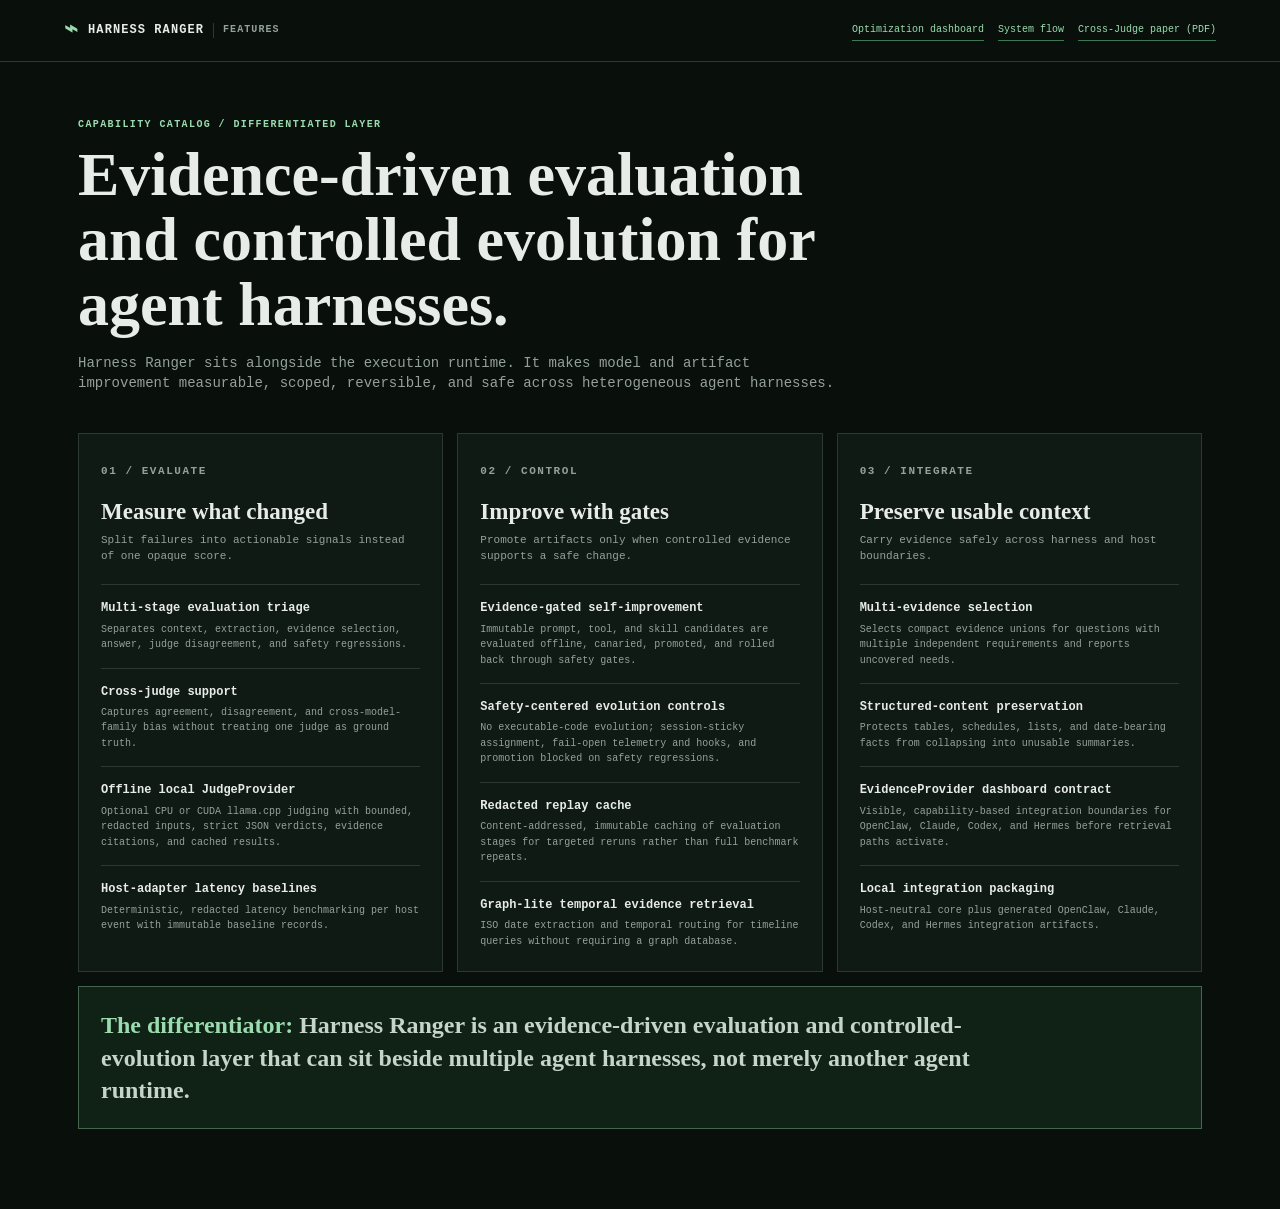
==== features.html @ ebf95c61 "Refine flow and add feature catalog" ====
<!doctype html>
<html lang="en">
  <head>
    <meta charset="utf-8" />
    <meta name="viewport" content="width=device-width, initial-scale=1" />
    <meta name="robots" content="noindex" />
    <title>Harness Ranger - Features</title>
    <link rel="stylesheet" href="styles.css" />
    <link rel="stylesheet" href="iteration.css" />
    <style>
      .features-page{max-width:1180px;margin:0 auto;padding:56px 28px 80px}.features-page h1{font:600 clamp(34px,5vw,62px)/1.05 Georgia,serif;margin:0;max-width:840px}.features-intro{max-width:770px;color:var(--muted);margin:16px 0 40px}.feature-groups{display:grid;grid-template-columns:repeat(3,1fr);gap:14px}.feature-group{border:1px solid var(--line);background:var(--panel);padding:22px}.feature-group h2{font:600 23px Georgia,serif;margin:0}.feature-group>p{font-size:11px;color:var(--muted);margin:8px 0 19px}.capability{border-top:1px solid var(--line);padding:15px 0}.capability:last-child{padding-bottom:0}.capability strong{display:block;color:var(--ink);font-size:12px}.capability span{display:block;color:var(--muted);font-size:10px;line-height:1.55;margin-top:4px}.feature-callout{margin-top:14px;border:1px solid #46644e;background:#102116;padding:22px}.feature-callout p{max-width:920px;color:#c6d5ca;margin:0;font:600 clamp(17px,2vw,24px)/1.35 Georgia,serif}.feature-callout strong{color:var(--green)}@media(max-width:900px){.feature-groups{grid-template-columns:1fr}.features-page{padding-top:40px}}
    </style>
  </head>
  <body>
    <header class="top"><div class="brand"><span class="mark">⌁</span> HARNESS RANGER <em>FEATURES</em></div><nav class="top-links" aria-label="Demo resources"><a href="index.html">Optimization dashboard</a><a href="flow.html">System flow</a><a href="docs/cross-judge-validation-and-multi-track-iteration.pdf" target="_blank">Cross-Judge paper (PDF)</a></nav></header>
    <main class="features-page"><p class="eyebrow">CAPABILITY CATALOG / DIFFERENTIATED LAYER</p><h1>Evidence-driven evaluation and controlled evolution for agent harnesses.</h1><p class="features-intro">Harness Ranger sits alongside the execution runtime. It makes model and artifact improvement measurable, scoped, reversible, and safe across heterogeneous agent harnesses.</p><section class="feature-groups"><article class="feature-group"><p class="eyebrow">01 / EVALUATE</p><h2>Measure what changed</h2><p>Split failures into actionable signals instead of one opaque score.</p><div class="capability"><strong>Multi-stage evaluation triage</strong><span>Separates context, extraction, evidence selection, answer, judge disagreement, and safety regressions.</span></div><div class="capability"><strong>Cross-judge support</strong><span>Captures agreement, disagreement, and cross-model-family bias without treating one judge as ground truth.</span></div><div class="capability"><strong>Offline local JudgeProvider</strong><span>Optional CPU or CUDA llama.cpp judging with bounded, redacted inputs, strict JSON verdicts, evidence citations, and cached results.</span></div><div class="capability"><strong>Host-adapter latency baselines</strong><span>Deterministic, redacted latency benchmarking per host event with immutable baseline records.</span></div></article><article class="feature-group"><p class="eyebrow">02 / CONTROL</p><h2>Improve with gates</h2><p>Promote artifacts only when controlled evidence supports a safe change.</p><div class="capability"><strong>Evidence-gated self-improvement</strong><span>Immutable prompt, tool, and skill candidates are evaluated offline, canaried, promoted, and rolled back through safety gates.</span></div><div class="capability"><strong>Safety-centered evolution controls</strong><span>No executable-code evolution; session-sticky assignment, fail-open telemetry and hooks, and promotion blocked on safety regressions.</span></div><div class="capability"><strong>Redacted replay cache</strong><span>Content-addressed, immutable caching of evaluation stages for targeted reruns rather than full benchmark repeats.</span></div><div class="capability"><strong>Graph-lite temporal evidence retrieval</strong><span>ISO date extraction and temporal routing for timeline queries without requiring a graph database.</span></div></article><article class="feature-group"><p class="eyebrow">03 / INTEGRATE</p><h2>Preserve usable context</h2><p>Carry evidence safely across harness and host boundaries.</p><div class="capability"><strong>Multi-evidence selection</strong><span>Selects compact evidence unions for questions with multiple independent requirements and reports uncovered needs.</span></div><div class="capability"><strong>Structured-content preservation</strong><span>Protects tables, schedules, lists, and date-bearing facts from collapsing into unusable summaries.</span></div><div class="capability"><strong>EvidenceProvider dashboard contract</strong><span>Visible, capability-based integration boundaries for OpenClaw, Claude, Codex, and Hermes before retrieval paths activate.</span></div><div class="capability"><strong>Local integration packaging</strong><span>Host-neutral core plus generated OpenClaw, Claude, Codex, and Hermes integration artifacts.</span></div></article></section><aside class="feature-callout"><p><strong>The differentiator:</strong> Harness Ranger is an evidence-driven evaluation and controlled-evolution layer that can sit beside multiple agent harnesses, not merely another agent runtime.</p></aside></main>
  </body>
</html>
---- styles.css ----
:root{--bg:#09100c;--panel:#101a14;--panel2:#132219;--line:#2c3931;--ink:#e8ece8;--muted:#95a198;--green:#9bdbaf;--amber:#e7b76c;--blue:#9bcde3;--red:#ee9b8d}*{box-sizing:border-box}body{margin:0;background:var(--bg);color:var(--ink);font:14px/1.45 ui-monospace,SFMono-Regular,Menlo,Consolas,monospace}button,input,select{font:inherit}button{cursor:pointer}.top{height:62px;padding:0 clamp(20px,5vw,74px);border-bottom:1px solid var(--line);display:flex;align-items:center;justify-content:space-between}.brand{letter-spacing:.09em;font-size:12px;font-weight:800;display:flex;align-items:center;gap:9px}.mark{color:var(--green);font-size:23px}.brand em{font-style:normal;color:var(--muted);font-size:10px;padding-left:9px;border-left:1px solid var(--line)}.mode{color:var(--amber);font-size:10px;border:1px solid #775d30;padding:4px 7px}.hero{padding:51px clamp(20px,5vw,74px) 33px;display:flex;justify-content:space-between;align-items:end;gap:26px;border-bottom:1px solid var(--line)}.eyebrow{margin:0 0 9px;color:var(--green);font-size:10px;font-weight:800;letter-spacing:.14em}.hero h1,.detail h2,.dialog h2{font:600 clamp(32px,4vw,54px)/1.05 Georgia,serif;margin:0}.hero p:last-child{max-width:690px;color:var(--muted);margin:13px 0 0}.primary,.secondary{background:var(--green);border:1px solid var(--green);color:#0a140d;padding:11px 15px;font-weight:800;white-space:nowrap}.secondary{background:transparent;color:var(--green)}.metrics{display:grid;grid-template-columns:repeat(4,1fr);gap:1px;background:var(--line);padding:20px clamp(20px,5vw,74px)}.metric{background:#0e1611;padding:17px 19px}.metric p,.metric small{margin:0;color:var(--muted);font-size:11px}.metric strong{display:block;font-size:30px;line-height:1.1;margin:8px 0 5px}.metric.green strong{color:var(--green)}.metric.amber strong{color:var(--amber)}.metric.blue strong{color:var(--blue)}.workspace{display:grid;grid-template-columns:minmax(300px,.72fr) minmax(0,1.85fr);min-height:600px}.inventory{border-right:1px solid var(--line);padding:24px 17px}.head{display:flex;justify-content:space-between;align-items:start;gap:12px}.head h2{font:600 21px Georgia,serif;margin:0}.head span{font-size:11px;color:var(--muted)}.search{width:100%;margin:20px 0 13px;background:transparent;border:1px solid var(--line);padding:10px;color:var(--ink)}.filters{display:flex;gap:5px;border-bottom:1px solid var(--line);padding-bottom:13px}.filters button{border:0;background:transparent;color:var(--muted);padding:5px 8px;font-size:11px}.filters button.on{background:#193524;color:var(--green)}.list{margin-top:10px}.harness{width:100%;background:transparent;border:1px solid transparent;text-align:left;color:var(--ink);padding:14px 9px;display:flex;align-items:center;gap:10px}.harness:hover,.harness.on{background:var(--panel2);border-color:#31513c}.harness strong,.harness small{display:block}.harness strong{font-size:12px}.harness small{color:var(--muted);font-size:10px;margin-top:3px}.harness .copy{flex:1}.chev{color:var(--muted);font-size:20px}.status{width:8px;height:8px;border-radius:999px;background:var(--muted);display:inline-block;flex:0 0 auto}.status.active{background:var(--green);box-shadow:0 0 12px #9bdbaf88}.status.degraded{background:var(--amber);box-shadow:0 0 12px #e7b76c88}.status.draft,.status.verifying{background:var(--blue)}.detail{padding:31px clamp(21px,4vw,51px)}.detail-head{display:flex;justify-content:space-between;align-items:start;gap:15px}.detail h2{font-size:28px}.badges{margin-top:12px;display:flex;gap:6px}.badge{padding:3px 7px;border:1px solid #46534b;color:var(--muted);font-size:10px;text-transform:uppercase}.badge.active{border-color:#3d7853;color:var(--green)}.badge.degraded{border-color:#86622a;color:var(--amber)}.action-set{display:flex;gap:8px;flex-wrap:wrap;justify-content:flex-end}.grid{display:grid;grid-template-columns:minmax(220px,.76fr) minmax(340px,1.24fr);gap:14px;margin-top:30px}.card,.health{background:var(--panel);border:1px solid var(--line);padding:21px}.card h3,.health h3{font:600 19px Georgia,serif;margin:0}.card dl{margin:18px 0}.card dt{font-size:10px;color:var(--muted);margin-top:14px}.card dd{margin:3px 0 0}.mono{font-size:11px;overflow-wrap:anywhere;color:#c6d5ca}.link{border:0;background:transparent;padding:0;color:var(--green);font-size:11px;font-weight:800}.policy-note,.health p{color:var(--muted);font-size:11px;margin:13px 0 16px}.feature-list{border-top:1px solid var(--line);margin:0 -21px 16px}.feature{display:flex;align-items:center;gap:11px;padding:10px 21px;border-bottom:1px solid var(--line);cursor:pointer}.feature input{width:15px;height:15px;accent-color:var(--green)}.feature strong,.feature small{display:block}.feature strong{font-size:12px}.feature small{font-size:10px;color:var(--muted);margin-top:1px}.feature.locked{opacity:.48;cursor:not-allowed}.health{margin-top:14px;display:flex;align-items:center;justify-content:space-between;gap:15px}.banner{padding:11px clamp(20px,5vw,74px);background:#193123;color:var(--green);font-size:11px;border-bottom:1px solid var(--line)}.dialog-backdrop{position:fixed;inset:0;background:#000b;display:grid;place-items:center;padding:20px}.dialog{width:min(520px,100%);background:#101913;border:1px solid #4e7258;padding:24px;box-shadow:0 20px 80px #000}.dialog-head{display:flex;align-items:start;justify-content:space-between}.close{border:0;background:transparent;color:var(--muted);font-size:27px}.dialog label{display:block;color:#c6d0c9;font-size:11px;margin:14px 0}.dialog input,.dialog select{display:block;width:100%;background:#0a100d;border:1px solid var(--line);color:var(--ink);padding:10px;margin-top:5px}.row{display:grid;grid-template-columns:1fr 1fr;gap:12px}.actions{display:flex;justify-content:end;gap:9px;margin-top:20px}.demo-note{color:var(--muted);font-size:10px;margin-top:14px}@media(max-width:800px){.hero{align-items:start;flex-direction:column}.metrics{grid-template-columns:repeat(2,1fr)}.workspace,.grid{grid-template-columns:1fr}.inventory{border-right:0;border-bottom:1px solid var(--line)}}@media(max-width:480px){.metrics{grid-template-columns:1fr}.top{padding:0 16px}.brand em{display:none}.row{grid-template-columns:1fr}.detail-head,.health{flex-direction:column}}
---- iteration.css ----
.evolution-grid{align-items:start}.implementation{min-height:330px}.controls .feature-list{margin-top:17px}.diagnostics{display:flex;gap:8px;flex-wrap:wrap;margin-top:14px}.compact{padding:8px 10px;font-size:10px}.gate-row{display:flex;justify-content:space-between;gap:12px;border-top:1px solid var(--line);padding:8px 0;font-size:11px}.gate-row span{color:var(--muted)}.gate-row strong{color:var(--green)}.stage{margin:12px 0;padding:6px 8px;border:1px solid #46644e;color:var(--green);font-size:10px;text-transform:uppercase;display:inline-block}.scorecard{display:grid;grid-template-columns:repeat(3,1fr);gap:1px;background:var(--line);border:1px solid var(--line)}.scorecard div{background:#0b120e;padding:9px}.scorecard small,.scorecard strong{display:block}.scorecard small{font-size:9px;color:var(--muted)}.scorecard strong{font-size:15px;margin-top:3px}.suite-copy{color:var(--muted);font-size:10px;margin:14px 0 0}.master{display:flex;gap:11px;padding:11px 0;border-top:1px solid var(--line);border-bottom:1px solid var(--line);margin-top:17px;cursor:pointer}.master input{accent-color:var(--green);width:16px;height:16px}.master strong,.master small{display:block}.master strong{font-size:12px}.master small{font-size:10px;color:var(--muted)}.modes{display:grid;grid-template-columns:repeat(3,1fr);gap:5px;margin:13px 0}.modes button{border:1px solid var(--line);background:#0c130f;color:var(--muted);padding:8px 5px;font-size:10px}.modes button.chosen{border-color:#3d7853;background:#193524;color:var(--green)}.modes button:disabled{opacity:.4;cursor:not-allowed}.evolution-funnel{display:flex;flex-wrap:wrap;gap:5px;align-items:center;border-top:1px solid var(--line);padding-top:12px;font-size:9px;color:var(--muted)}.evolution-funnel .done{color:var(--green)}.evolution-funnel .hold{color:var(--amber)}.artifact{margin:15px 0 0}.artifact dt{color:var(--muted);font-size:10px;margin-top:11px}.artifact dd{margin:2px 0 0;font-size:11px}@media(max-width:560px){.scorecard{grid-template-columns:repeat(2,1fr)}.modes{grid-template-columns:1fr}.gate-row{flex-direction:column;gap:2px}}
.top{gap:clamp(12px,2vw,30px);justify-content:initial}.top-links{margin-left:auto;display:flex;gap:14px;align-items:center;white-space:nowrap}.top-links a{color:var(--green);font-size:10px;text-decoration:none;border-bottom:1px solid #3e7753;padding:3px 0}.top-links a:hover{color:var(--ink);border-color:var(--ink)}.mode{margin-left:3px;white-space:nowrap}.judge-field{display:block;color:var(--muted);font-size:10px;margin:17px 0 0}.judge-field select{display:block;width:100%;background:#0b120e;border:1px solid var(--line);color:var(--ink);padding:9px;margin-top:5px}.judge-status{display:flex;justify-content:space-between;gap:10px;color:var(--muted);font-size:10px;padding:10px 0;border-bottom:1px solid var(--line)}.judge-status strong{color:var(--green)}.judge-rules{padding-left:16px;color:var(--muted);font-size:10px;line-height:1.6}.llm-judge .secondary:disabled{opacity:.5;cursor:not-allowed}@media(max-width:1040px){.top{height:auto;min-height:62px;flex-wrap:wrap;padding-top:10px;padding-bottom:10px}.top-links{order:3;margin-left:0;width:100%;gap:18px}.mode{margin-left:auto}}@media(max-width:560px){.top{padding-left:16px;padding-right:16px}.top-links{gap:10px;justify-content:space-between}.top-links a{font-size:9px}.mode{font-size:9px}.brand em{display:none}}
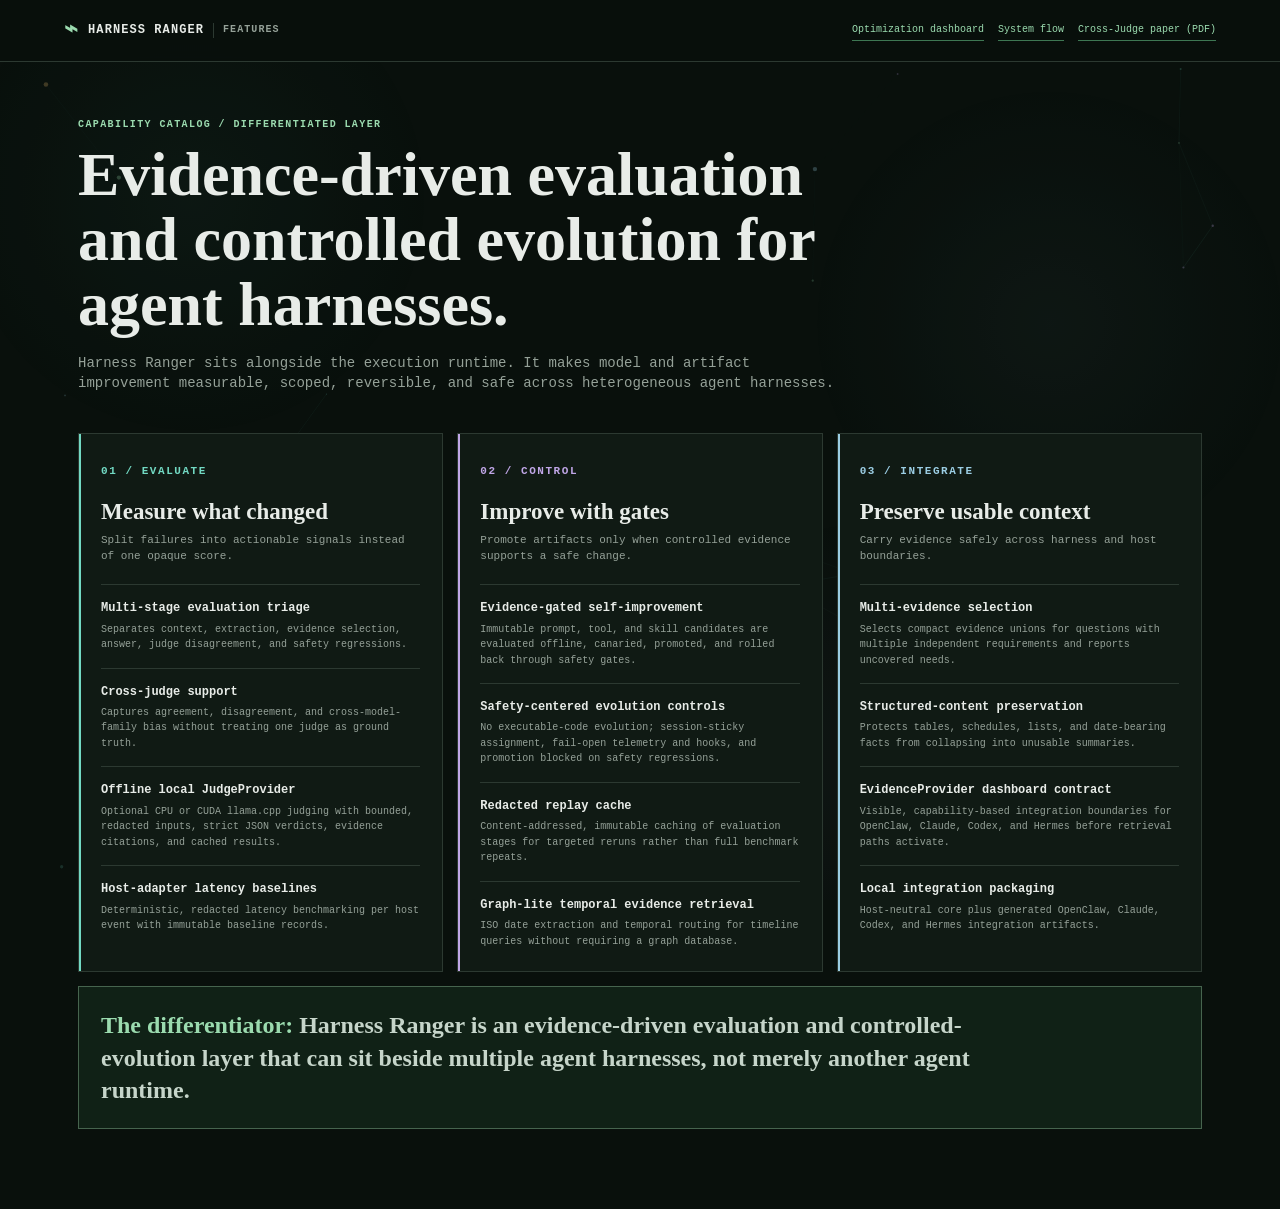
==== commit cda1eef9: "Add ambient HeurChain network field" ====
--- a/features.html
+++ b/features.html
@@ -7,12 +7,15 @@
     <title>Harness Ranger - Features</title>
     <link rel="stylesheet" href="styles.css" />
     <link rel="stylesheet" href="iteration.css" />
+    <link rel="stylesheet" href="ambient-network.css" />
     <style>
       .features-page{max-width:1180px;margin:0 auto;padding:56px 28px 80px}.features-page h1{font:600 clamp(34px,5vw,62px)/1.05 Georgia,serif;margin:0;max-width:840px}.features-intro{max-width:770px;color:var(--muted);margin:16px 0 40px}.feature-groups{display:grid;grid-template-columns:repeat(3,1fr);gap:14px}.feature-group{border:1px solid var(--line);background:var(--panel);padding:22px}.feature-group h2{font:600 23px Georgia,serif;margin:0}.feature-group>p{font-size:11px;color:var(--muted);margin:8px 0 19px}.capability{border-top:1px solid var(--line);padding:15px 0}.capability:last-child{padding-bottom:0}.capability strong{display:block;color:var(--ink);font-size:12px}.capability span{display:block;color:var(--muted);font-size:10px;line-height:1.55;margin-top:4px}.feature-callout{margin-top:14px;border:1px solid #46644e;background:#102116;padding:22px}.feature-callout p{max-width:920px;color:#c6d5ca;margin:0;font:600 clamp(17px,2vw,24px)/1.35 Georgia,serif}.feature-callout strong{color:var(--green)}@media(max-width:900px){.feature-groups{grid-template-columns:1fr}.features-page{padding-top:40px}}
     </style>
   </head>
   <body>
+    <canvas id="ambient-network" aria-hidden="true"></canvas>
     <header class="top"><div class="brand"><span class="mark">⌁</span> HARNESS RANGER <em>FEATURES</em></div><nav class="top-links" aria-label="Demo resources"><a href="index.html">Optimization dashboard</a><a href="flow.html">System flow</a><a href="docs/cross-judge-validation-and-multi-track-iteration.pdf" target="_blank">Cross-Judge paper (PDF)</a></nav></header>
     <main class="features-page"><p class="eyebrow">CAPABILITY CATALOG / DIFFERENTIATED LAYER</p><h1>Evidence-driven evaluation and controlled evolution for agent harnesses.</h1><p class="features-intro">Harness Ranger sits alongside the execution runtime. It makes model and artifact improvement measurable, scoped, reversible, and safe across heterogeneous agent harnesses.</p><section class="feature-groups"><article class="feature-group"><p class="eyebrow">01 / EVALUATE</p><h2>Measure what changed</h2><p>Split failures into actionable signals instead of one opaque score.</p><div class="capability"><strong>Multi-stage evaluation triage</strong><span>Separates context, extraction, evidence selection, answer, judge disagreement, and safety regressions.</span></div><div class="capability"><strong>Cross-judge support</strong><span>Captures agreement, disagreement, and cross-model-family bias without treating one judge as ground truth.</span></div><div class="capability"><strong>Offline local JudgeProvider</strong><span>Optional CPU or CUDA llama.cpp judging with bounded, redacted inputs, strict JSON verdicts, evidence citations, and cached results.</span></div><div class="capability"><strong>Host-adapter latency baselines</strong><span>Deterministic, redacted latency benchmarking per host event with immutable baseline records.</span></div></article><article class="feature-group"><p class="eyebrow">02 / CONTROL</p><h2>Improve with gates</h2><p>Promote artifacts only when controlled evidence supports a safe change.</p><div class="capability"><strong>Evidence-gated self-improvement</strong><span>Immutable prompt, tool, and skill candidates are evaluated offline, canaried, promoted, and rolled back through safety gates.</span></div><div class="capability"><strong>Safety-centered evolution controls</strong><span>No executable-code evolution; session-sticky assignment, fail-open telemetry and hooks, and promotion blocked on safety regressions.</span></div><div class="capability"><strong>Redacted replay cache</strong><span>Content-addressed, immutable caching of evaluation stages for targeted reruns rather than full benchmark repeats.</span></div><div class="capability"><strong>Graph-lite temporal evidence retrieval</strong><span>ISO date extraction and temporal routing for timeline queries without requiring a graph database.</span></div></article><article class="feature-group"><p class="eyebrow">03 / INTEGRATE</p><h2>Preserve usable context</h2><p>Carry evidence safely across harness and host boundaries.</p><div class="capability"><strong>Multi-evidence selection</strong><span>Selects compact evidence unions for questions with multiple independent requirements and reports uncovered needs.</span></div><div class="capability"><strong>Structured-content preservation</strong><span>Protects tables, schedules, lists, and date-bearing facts from collapsing into unusable summaries.</span></div><div class="capability"><strong>EvidenceProvider dashboard contract</strong><span>Visible, capability-based integration boundaries for OpenClaw, Claude, Codex, and Hermes before retrieval paths activate.</span></div><div class="capability"><strong>Local integration packaging</strong><span>Host-neutral core plus generated OpenClaw, Claude, Codex, and Hermes integration artifacts.</span></div></article></section><aside class="feature-callout"><p><strong>The differentiator:</strong> Harness Ranger is an evidence-driven evaluation and controlled-evolution layer that can sit beside multiple agent harnesses, not merely another agent runtime.</p></aside></main>
+    <script src="ambient-network.js"></script>
   </body>
 </html>
--- a/iteration.css
+++ b/iteration.css
@@ -1,2 +1,2 @@
 .evolution-grid{align-items:start}.implementation{min-height:330px}.controls .feature-list{margin-top:17px}.diagnostics{display:flex;gap:8px;flex-wrap:wrap;margin-top:14px}.compact{padding:8px 10px;font-size:10px}.gate-row{display:flex;justify-content:space-between;gap:12px;border-top:1px solid var(--line);padding:8px 0;font-size:11px}.gate-row span{color:var(--muted)}.gate-row strong{color:var(--green)}.stage{margin:12px 0;padding:6px 8px;border:1px solid #46644e;color:var(--green);font-size:10px;text-transform:uppercase;display:inline-block}.scorecard{display:grid;grid-template-columns:repeat(3,1fr);gap:1px;background:var(--line);border:1px solid var(--line)}.scorecard div{background:#0b120e;padding:9px}.scorecard small,.scorecard strong{display:block}.scorecard small{font-size:9px;color:var(--muted)}.scorecard strong{font-size:15px;margin-top:3px}.suite-copy{color:var(--muted);font-size:10px;margin:14px 0 0}.master{display:flex;gap:11px;padding:11px 0;border-top:1px solid var(--line);border-bottom:1px solid var(--line);margin-top:17px;cursor:pointer}.master input{accent-color:var(--green);width:16px;height:16px}.master strong,.master small{display:block}.master strong{font-size:12px}.master small{font-size:10px;color:var(--muted)}.modes{display:grid;grid-template-columns:repeat(3,1fr);gap:5px;margin:13px 0}.modes button{border:1px solid var(--line);background:#0c130f;color:var(--muted);padding:8px 5px;font-size:10px}.modes button.chosen{border-color:#3d7853;background:#193524;color:var(--green)}.modes button:disabled{opacity:.4;cursor:not-allowed}.evolution-funnel{display:flex;flex-wrap:wrap;gap:5px;align-items:center;border-top:1px solid var(--line);padding-top:12px;font-size:9px;color:var(--muted)}.evolution-funnel .done{color:var(--green)}.evolution-funnel .hold{color:var(--amber)}.artifact{margin:15px 0 0}.artifact dt{color:var(--muted);font-size:10px;margin-top:11px}.artifact dd{margin:2px 0 0;font-size:11px}@media(max-width:560px){.scorecard{grid-template-columns:repeat(2,1fr)}.modes{grid-template-columns:1fr}.gate-row{flex-direction:column;gap:2px}}
-.top{gap:clamp(12px,2vw,30px);justify-content:initial}.top-links{margin-left:auto;display:flex;gap:14px;align-items:center;white-space:nowrap}.top-links a{color:var(--green);font-size:10px;text-decoration:none;border-bottom:1px solid #3e7753;padding:3px 0}.top-links a:hover{color:var(--ink);border-color:var(--ink)}.mode{margin-left:3px;white-space:nowrap}.judge-field{display:block;color:var(--muted);font-size:10px;margin:17px 0 0}.judge-field select{display:block;width:100%;background:#0b120e;border:1px solid var(--line);color:var(--ink);padding:9px;margin-top:5px}.judge-status{display:flex;justify-content:space-between;gap:10px;color:var(--muted);font-size:10px;padding:10px 0;border-bottom:1px solid var(--line)}.judge-status strong{color:var(--green)}.judge-rules{padding-left:16px;color:var(--muted);font-size:10px;line-height:1.6}.llm-judge .secondary:disabled{opacity:.5;cursor:not-allowed}@media(max-width:1040px){.top{height:auto;min-height:62px;flex-wrap:wrap;padding-top:10px;padding-bottom:10px}.top-links{order:3;margin-left:0;width:100%;gap:18px}.mode{margin-left:auto}}@media(max-width:560px){.top{padding-left:16px;padding-right:16px}.top-links{gap:10px;justify-content:space-between}.top-links a{font-size:9px}.mode{font-size:9px}.brand em{display:none}}
+.top{gap:clamp(12px,2vw,30px);justify-content:initial}.top-links{margin-left:auto;display:flex;gap:14px;align-items:center;white-space:nowrap}.top-links a{color:var(--green);font-size:10px;text-decoration:none;border-bottom:1px solid #3e7753;padding:3px 0}.top-links a:hover{color:var(--ink);border-color:var(--ink)}.mode{margin-left:3px;white-space:nowrap}.judge-field{display:block;color:var(--muted);font-size:10px;margin:17px 0 0}.judge-field select{display:block;width:100%;background:#0b120e;border:1px solid var(--line);color:var(--ink);padding:9px;margin-top:5px}.judge-status{display:flex;justify-content:space-between;gap:10px;color:var(--muted);font-size:10px;padding:10px 0;border-bottom:1px solid var(--line)}.judge-status strong{color:var(--green)}.judge-rules{padding-left:16px;color:var(--muted);font-size:10px;line-height:1.6}.llm-judge .secondary:disabled{opacity:.5;cursor:not-allowed}.evolution-grid .self-evolution{grid-row:span 2;align-self:stretch}.evolution-readouts{display:grid;grid-template-columns:repeat(3,1fr);gap:1px;background:var(--line);border:1px solid var(--line);margin-top:15px}.evolution-readouts div{background:#0b120e;padding:10px}.evolution-readouts small,.evolution-readouts strong{display:block}.evolution-readouts small{color:var(--muted);font-size:9px;line-height:1.35}.evolution-readouts strong{color:var(--green);font-size:12px;line-height:1.35;margin-top:4px;letter-spacing:-.02em}.evolution-options{border-top:1px solid var(--line);margin-top:16px;padding-top:15px}.evolution-options .eyebrow{margin-bottom:7px}.evolution-option{display:flex;gap:10px;padding:10px 0;border-bottom:1px solid var(--line);cursor:pointer}.evolution-option input{accent-color:var(--green);width:15px;height:15px;margin-top:2px}.evolution-option strong,.evolution-option small{display:block}.evolution-option strong{font-size:11px;letter-spacing:.01em}.evolution-option small{color:var(--muted);font-size:9px;line-height:1.45;margin-top:2px}.evolution-option.locked{opacity:.5;cursor:not-allowed}.heurchain-card{grid-column:2;align-self:start}.bridge-modes{display:grid;grid-template-columns:1fr 1fr;gap:5px;margin:13px 0}.bridge-modes button{border:1px solid var(--line);background:#0c130f;color:var(--muted);padding:8px 5px;font-size:10px}.bridge-modes button.chosen{border-color:#4b7890;background:#122532;color:var(--blue)}.bridge-modes button:disabled{opacity:.45;cursor:not-allowed}.heurchain-fields{display:grid;grid-template-columns:1fr 88px;gap:8px}.heurchain-fields label,.bridge-agent{display:block;color:var(--muted);font-size:10px}.heurchain-fields input,.bridge-agent input{display:block;width:100%;background:#0b120e;border:1px solid var(--line);color:var(--ink);padding:9px;margin-top:5px}.bridge-agent{margin-top:12px}.bridge-note,.cloud-config small{color:var(--muted);font-size:9px;line-height:1.5;margin:8px 0 0}.cloud-config{border:1px solid var(--line);background:#0b120e;padding:10px}.cloud-config span,.cloud-config strong,.cloud-config small{display:block}.cloud-config span{font-size:9px;color:var(--muted)}.cloud-config strong{font-size:11px;color:var(--blue);margin:3px 0 5px}.cloud-config code{color:var(--ink)}.bridge-signals{border-top:1px solid var(--line);margin-top:16px;padding-top:15px}.bridge-signals .eyebrow{margin-bottom:7px}.bridge-docs{display:inline-block;margin-top:15px;color:var(--blue);font-size:10px;text-decoration:none;border-bottom:1px solid #4b7890;padding-bottom:2px}@media(max-width:1040px){.top{height:auto;min-height:62px;flex-wrap:wrap;padding-top:10px;padding-bottom:10px}.top-links{order:3;margin-left:0;width:100%;gap:18px}.mode{margin-left:auto}}@media(max-width:800px){.evolution-grid .self-evolution{grid-row:auto}.heurchain-card{grid-column:auto}.evolution-readouts{grid-template-columns:repeat(3,1fr)}}@media(max-width:560px){.top{padding-left:16px;padding-right:16px}.top-links{gap:10px;justify-content:space-between}.top-links a{font-size:9px}.mode{font-size:9px}.brand em{display:none}.evolution-readouts{grid-template-columns:1fr}.evolution-readouts div{padding:8px 10px}.heurchain-fields{grid-template-columns:1fr}}
--- a/ambient-network.css
+++ b/ambient-network.css
@@ -0,0 +1 @@
+:root{--teal:#72d9c3;--violet:#c0a6e7}#ambient-network{position:fixed;inset:0;width:100%;height:100%;z-index:0;pointer-events:none;opacity:.72}body>:not(#ambient-network){position:relative;z-index:1}.top{background:#09100cd9;backdrop-filter:blur(6px)}.hero,.inventory,.detail{background:#09100cc7;backdrop-filter:blur(3px)}.metric{background:#0e1611e8}.card,.health{background:#101a14f2}.search{background:#09100cab}.harness:hover,.harness.on{background:#132219e8}.measured{box-shadow:inset 2px 0 var(--teal)}.self-evolution{box-shadow:inset 2px 0 var(--violet)}.llm-judge{box-shadow:inset 2px 0 var(--amber)}.heurchain-card{box-shadow:inset 2px 0 var(--blue)}.measured>.eyebrow{color:var(--teal)}.self-evolution>.eyebrow{color:var(--violet)}.llm-judge>.eyebrow{color:var(--amber)}.heurchain-card>.eyebrow{color:var(--blue)}.feature-group:nth-child(1){box-shadow:inset 2px 0 var(--teal)}.feature-group:nth-child(2){box-shadow:inset 2px 0 var(--violet)}.feature-group:nth-child(3){box-shadow:inset 2px 0 var(--blue)}.feature-group:nth-child(1)>.eyebrow{color:var(--teal)}.feature-group:nth-child(2)>.eyebrow{color:var(--violet)}.feature-group:nth-child(3)>.eyebrow{color:var(--blue)}@media(prefers-reduced-motion:reduce){#ambient-network{opacity:.46}}
